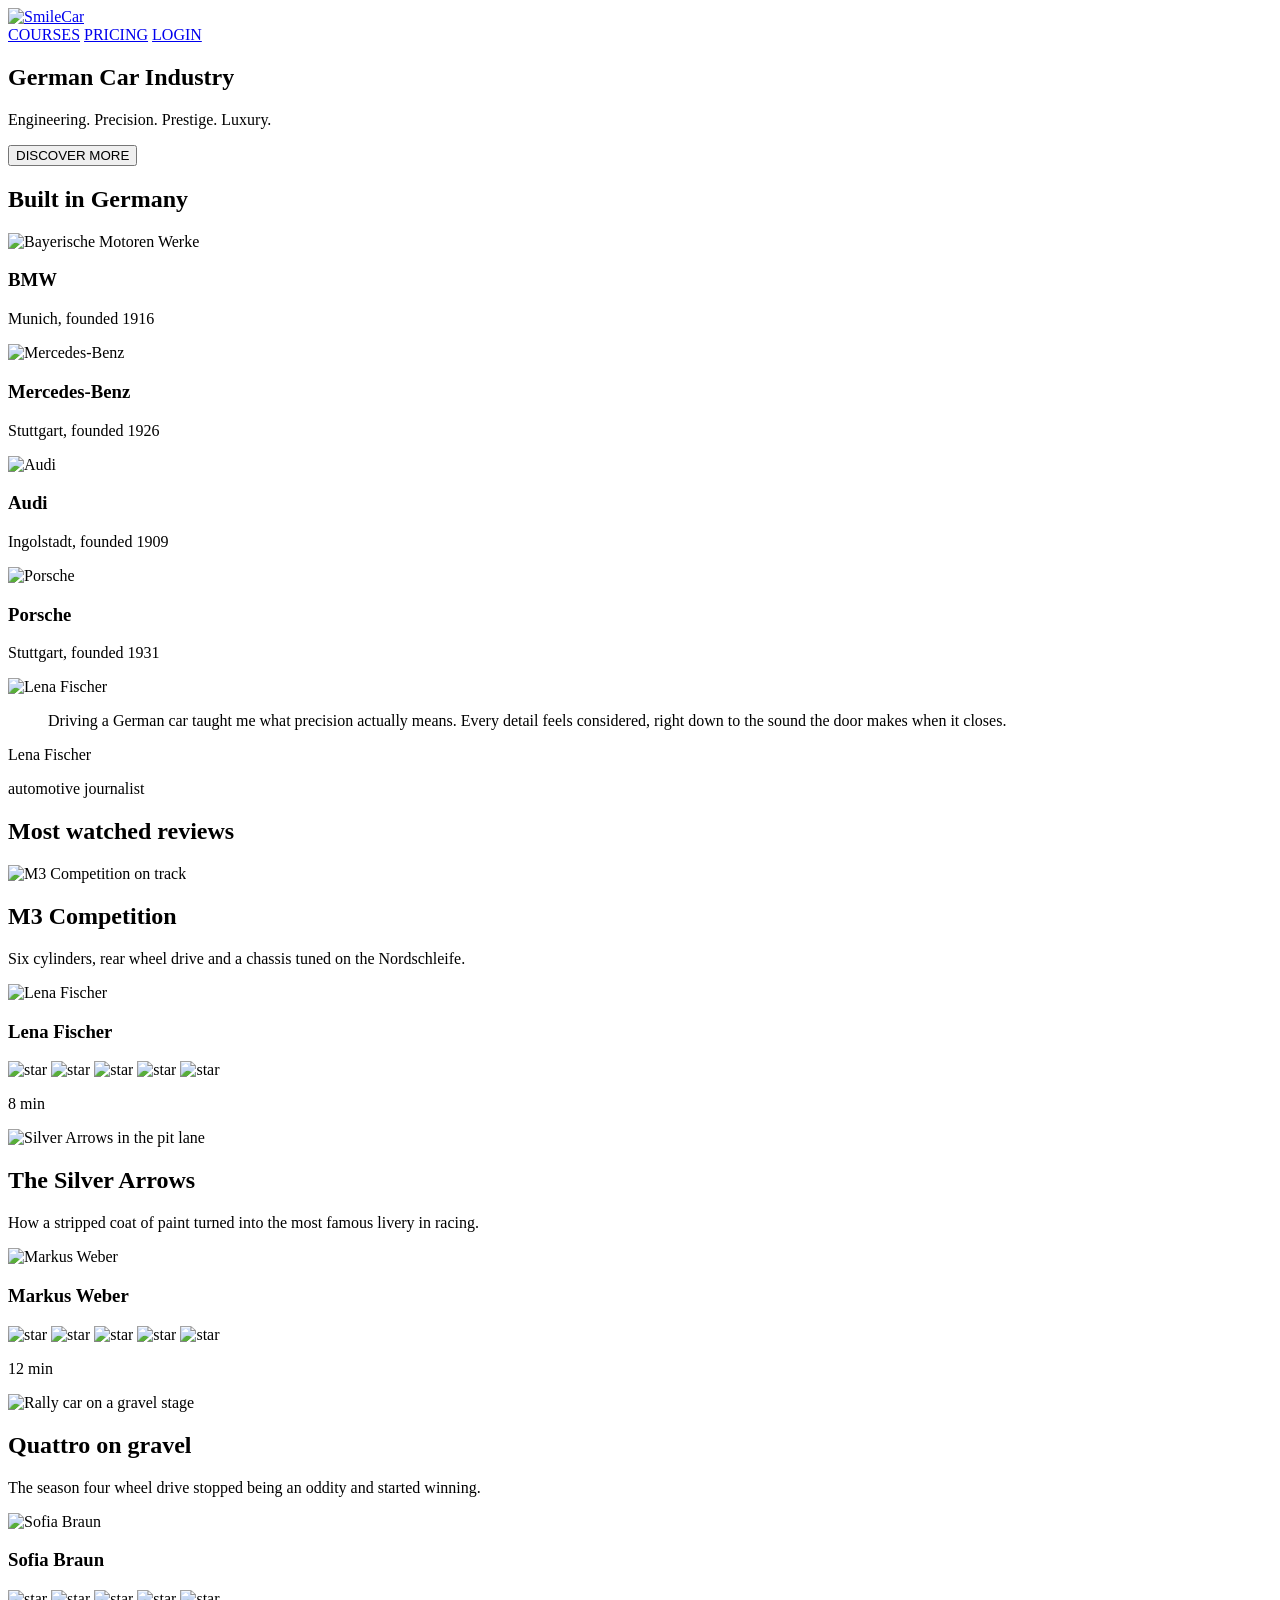
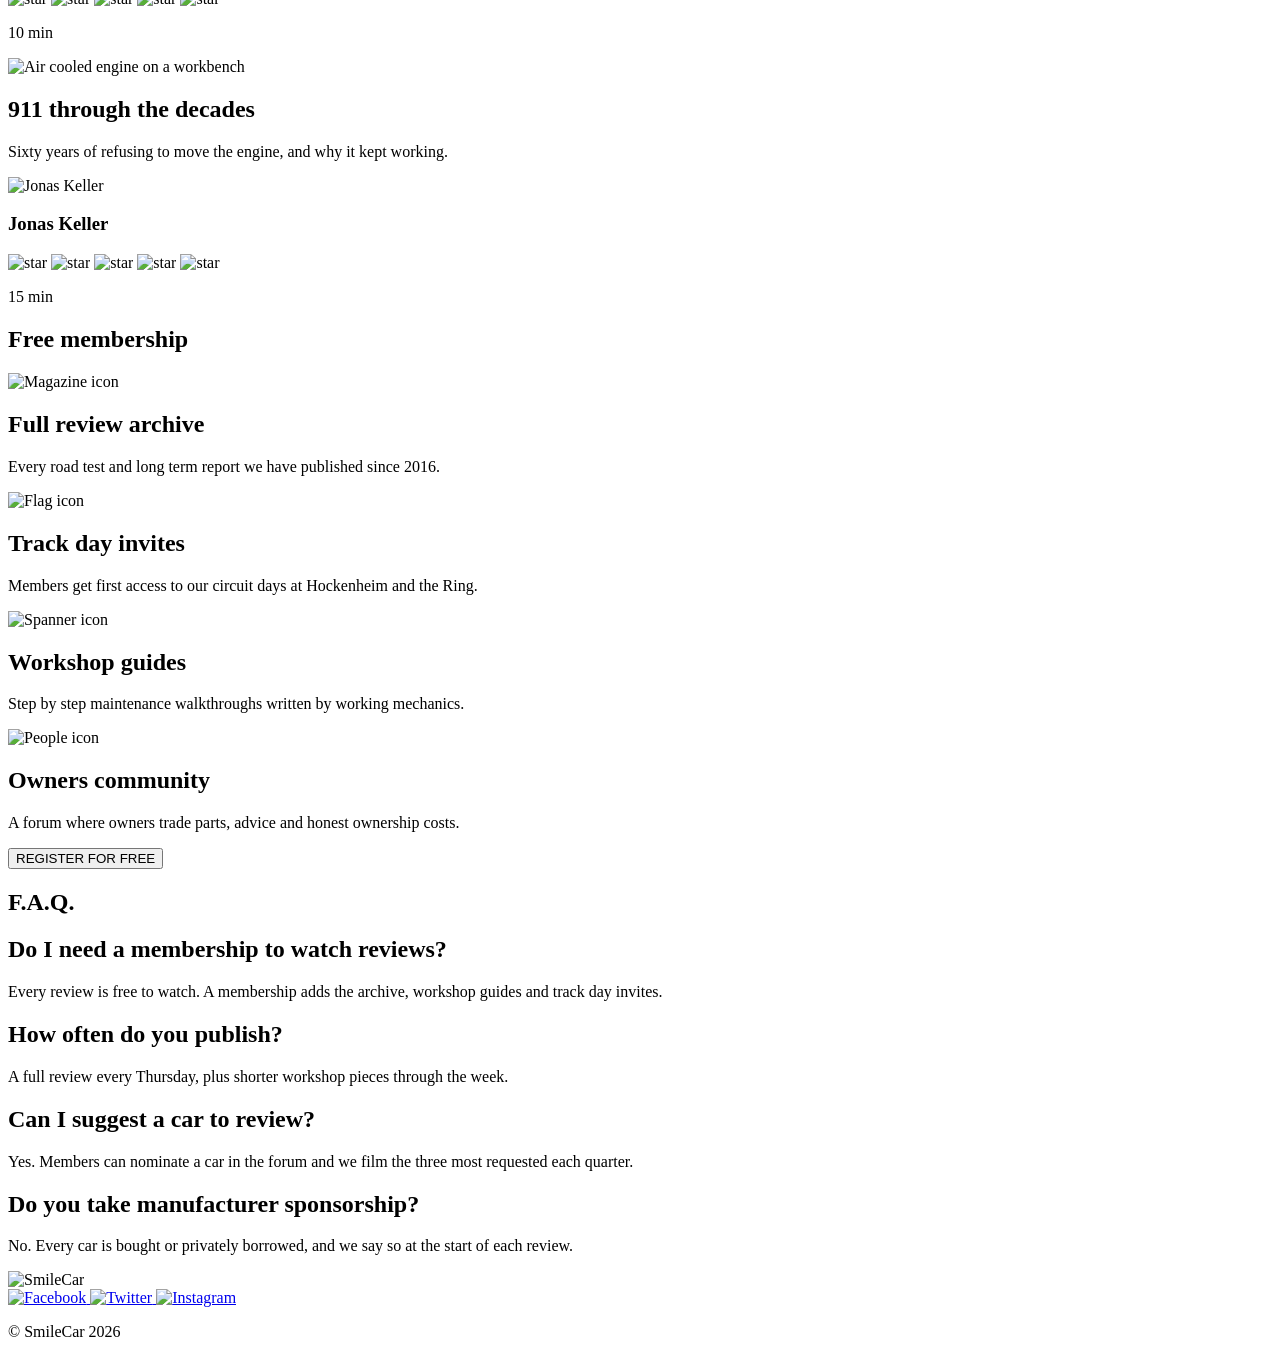
==== css_advanced/index.html @ 6493e46c "Start css_advanced: README, index.html copy and styles.css import" ====
<!DOCTYPE html>
<html lang="en">
	<head>
		<title>SmileCar</title>
		<meta charset="UTF-8">
		<meta name="viewport" content="width=device-width, initial-scale=1">
		<link rel="stylesheet" href="styles.css">
	</head>
	<body>
		<header>
			<div>
				<a href="#">
					<img src="images/logo.png" alt="SmileCar">
				</a>
				<div>
					<a href="#">COURSES</a>
					<a href="#">PRICING</a>
					<a href="#">LOGIN</a>
				</div>
			</div>
		</header>
		<main>
			<section>
				<div>
					<h1>German Car Industry</h1>
					<p>Engineering. Precision. Prestige. Luxury.</p>
					<button>DISCOVER MORE</button>
				</div>
				<div>
					<h2>Built in Germany</h2>
					<div>
						<div>
							<img src="images/brand-1.png" alt="Bayerische Motoren Werke">
							<h3>BMW</h3>
							<p>Munich, founded 1916</p>
						</div>
						<div>
							<img src="images/brand-2.png" alt="Mercedes-Benz">
							<h3>Mercedes-Benz</h3>
							<p>Stuttgart, founded 1926</p>
						</div>
						<div>
							<img src="images/brand-3.png" alt="Audi">
							<h3>Audi</h3>
							<p>Ingolstadt, founded 1909</p>
						</div>
						<div>
							<img src="images/brand-4.png" alt="Porsche">
							<h3>Porsche</h3>
							<p>Stuttgart, founded 1931</p>
						</div>
					</div>
				</div>
			</section>
			<section>
				<div>
					<img src="images/quote-author.jpg" alt="Lena Fischer">
					<div>
						<blockquote>Driving a German car taught me what precision actually means. Every detail feels considered, right down to the sound the door makes when it closes.</blockquote>
						<p>Lena Fischer</p>
						<p>automotive journalist</p>
					</div>
				</div>
			</section>
			<section>
				<h1>Most <span>watched</span> reviews</h1>
				<div>
					<div>
						<img src="images/video-1.jpg" alt="M3 Competition on track">
						<h2>M3 Competition</h2>
						<p>Six cylinders, rear wheel drive and a chassis tuned on the Nordschleife.</p>
						<div>
							<img src="images/author-1.jpg" alt="Lena Fischer">
							<h3>Lena Fischer</h3>
						</div>
						<div>
							<div>
								<img src="images/star.png" alt="star">
								<img src="images/star.png" alt="star">
								<img src="images/star.png" alt="star">
								<img src="images/star.png" alt="star">
								<img src="images/star.png" alt="star">
							</div>
							<p>8 min</p>
						</div>
					</div>
					<div>
						<img src="images/video-2.jpg" alt="Silver Arrows in the pit lane">
						<h2>The Silver Arrows</h2>
						<p>How a stripped coat of paint turned into the most famous livery in racing.</p>
						<div>
							<img src="images/author-2.jpg" alt="Markus Weber">
							<h3>Markus Weber</h3>
						</div>
						<div>
							<div>
								<img src="images/star.png" alt="star">
								<img src="images/star.png" alt="star">
								<img src="images/star.png" alt="star">
								<img src="images/star.png" alt="star">
								<img src="images/star.png" alt="star">
							</div>
							<p>12 min</p>
						</div>
					</div>
					<div>
						<img src="images/video-3.jpg" alt="Rally car on a gravel stage">
						<h2>Quattro on gravel</h2>
						<p>The season four wheel drive stopped being an oddity and started winning.</p>
						<div>
							<img src="images/author-3.jpg" alt="Sofia Braun">
							<h3>Sofia Braun</h3>
						</div>
						<div>
							<div>
								<img src="images/star.png" alt="star">
								<img src="images/star.png" alt="star">
								<img src="images/star.png" alt="star">
								<img src="images/star.png" alt="star">
								<img src="images/star.png" alt="star">
							</div>
							<p>10 min</p>
						</div>
					</div>
					<div>
						<img src="images/video-4.jpg" alt="Air cooled engine on a workbench">
						<h2>911 through the decades</h2>
						<p>Sixty years of refusing to move the engine, and why it kept working.</p>
						<div>
							<img src="images/author-4.jpg" alt="Jonas Keller">
							<h3>Jonas Keller</h3>
						</div>
						<div>
							<div>
								<img src="images/star.png" alt="star">
								<img src="images/star.png" alt="star">
								<img src="images/star.png" alt="star">
								<img src="images/star.png" alt="star">
								<img src="images/star.png" alt="star">
							</div>
							<p>15 min</p>
						</div>
					</div>
				</div>
			</section>
			<section>
				<h1><span>Free</span> membership</h1>
				<div>
					<div>
						<img src="images/member-1.png" alt="Magazine icon">
						<h2>Full review archive</h2>
						<p>Every road test and long term report we have published since 2016.</p>
					</div>
					<div>
						<img src="images/member-2.png" alt="Flag icon">
						<h2>Track day invites</h2>
						<p>Members get first access to our circuit days at Hockenheim and the Ring.</p>
					</div>
					<div>
						<img src="images/member-3.png" alt="Spanner icon">
						<h2>Workshop guides</h2>
						<p>Step by step maintenance walkthroughs written by working mechanics.</p>
					</div>
					<div>
						<img src="images/member-4.png" alt="People icon">
						<h2>Owners community</h2>
						<p>A forum where owners trade parts, advice and honest ownership costs.</p>
					</div>
				</div>
				<button>REGISTER FOR FREE</button>
			</section>
			<section>
				<h1>F.A.Q.</h1>
				<div>
					<div>
						<div>
							<h2>Do I need a membership to watch reviews?</h2>
							<p>Every review is free to watch. A membership adds the archive, workshop guides and track day invites.</p>
						</div>
						<div>
							<h2>How often do you publish?</h2>
							<p>A full review every Thursday, plus shorter workshop pieces through the week.</p>
						</div>
					</div>
					<div>
						<div>
							<h2>Can I suggest a car to review?</h2>
							<p>Yes. Members can nominate a car in the forum and we film the three most requested each quarter.</p>
						</div>
						<div>
							<h2>Do you take manufacturer sponsorship?</h2>
							<p>No. Every car is bought or privately borrowed, and we say so at the start of each review.</p>
						</div>
					</div>
				</div>
			</section>
		</main>
		<footer>
			<div>
				<div>
					<img src="images/logo.png" alt="SmileCar">
					<div>
						<a href="#">
							<img src="images/facebook.png" alt="Facebook">
						</a>
						<a href="#">
							<img src="images/twitter.png" alt="Twitter">
						</a>
						<a href="#">
							<img src="images/instagram.png" alt="Instagram">
						</a>
					</div>
				</div>
				<p>&copy; SmileCar 2026</p>
			</div>
		</footer>
	</body>
</html>
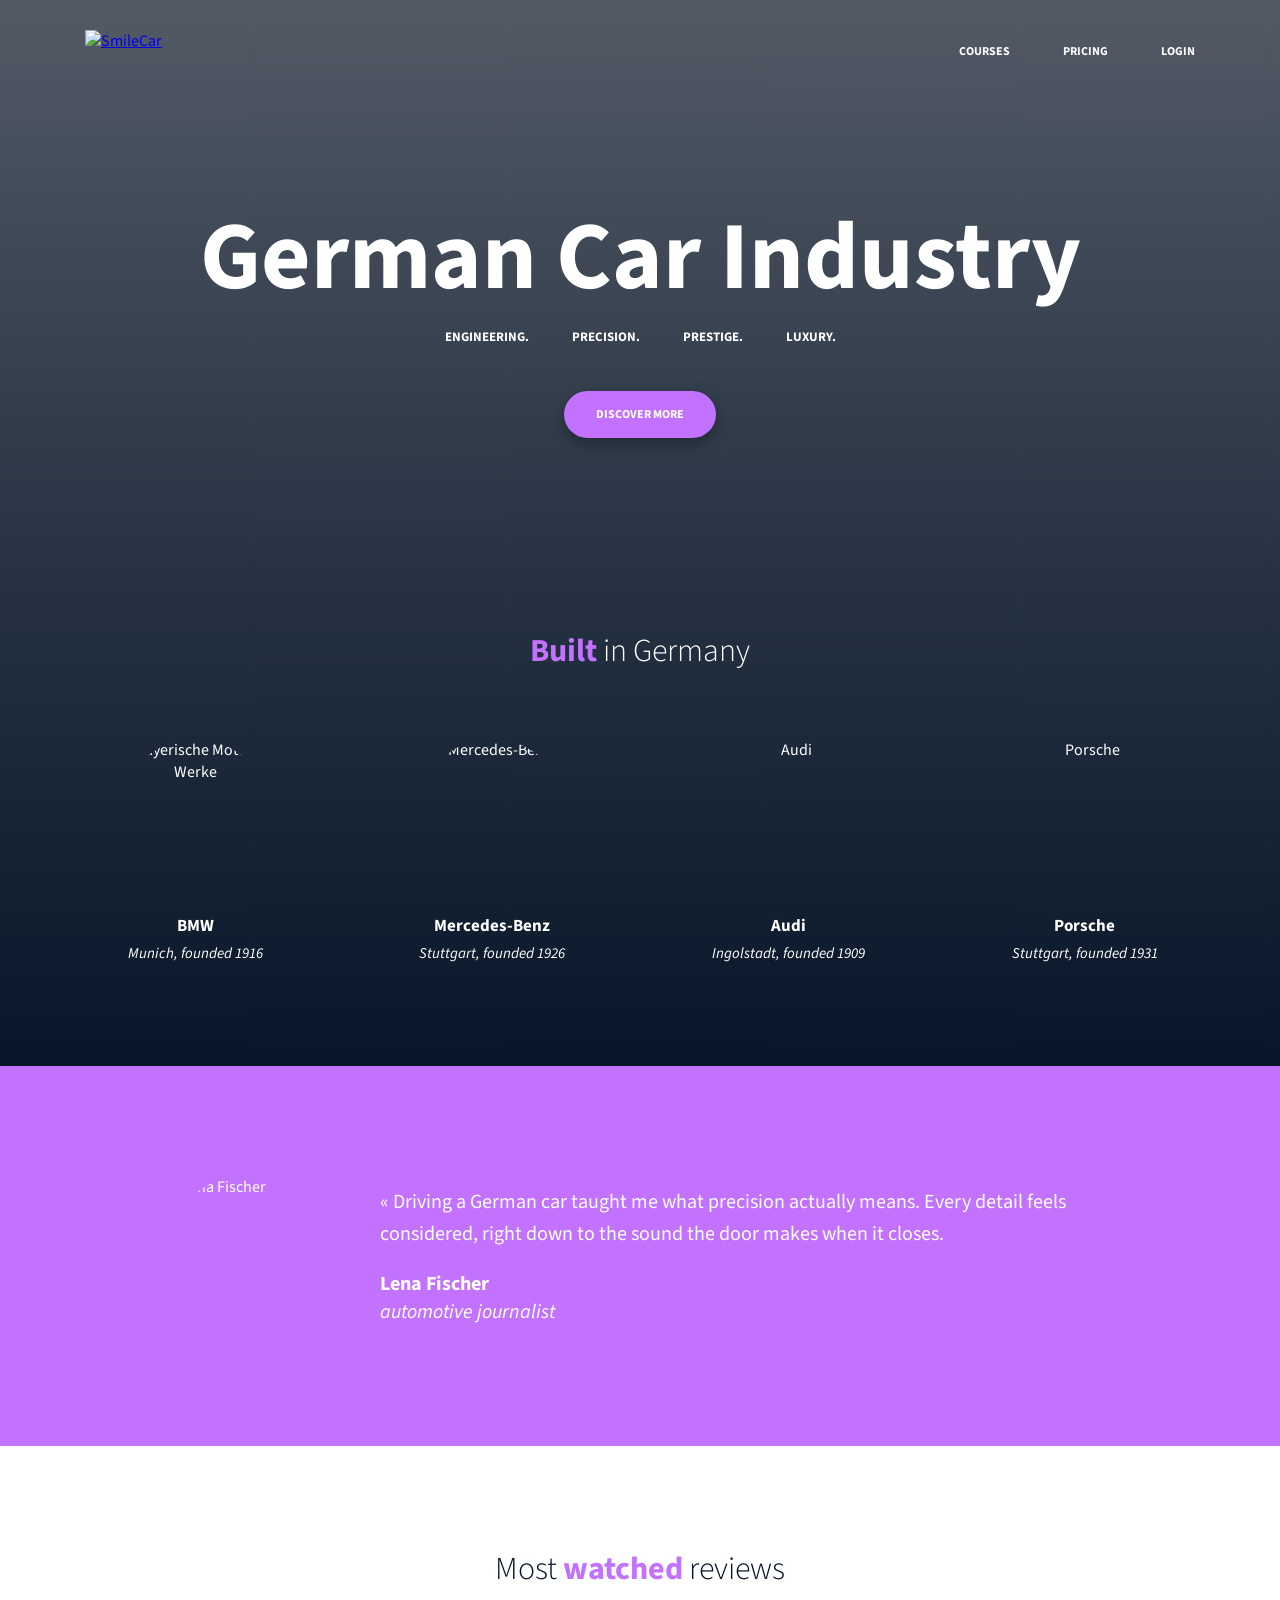
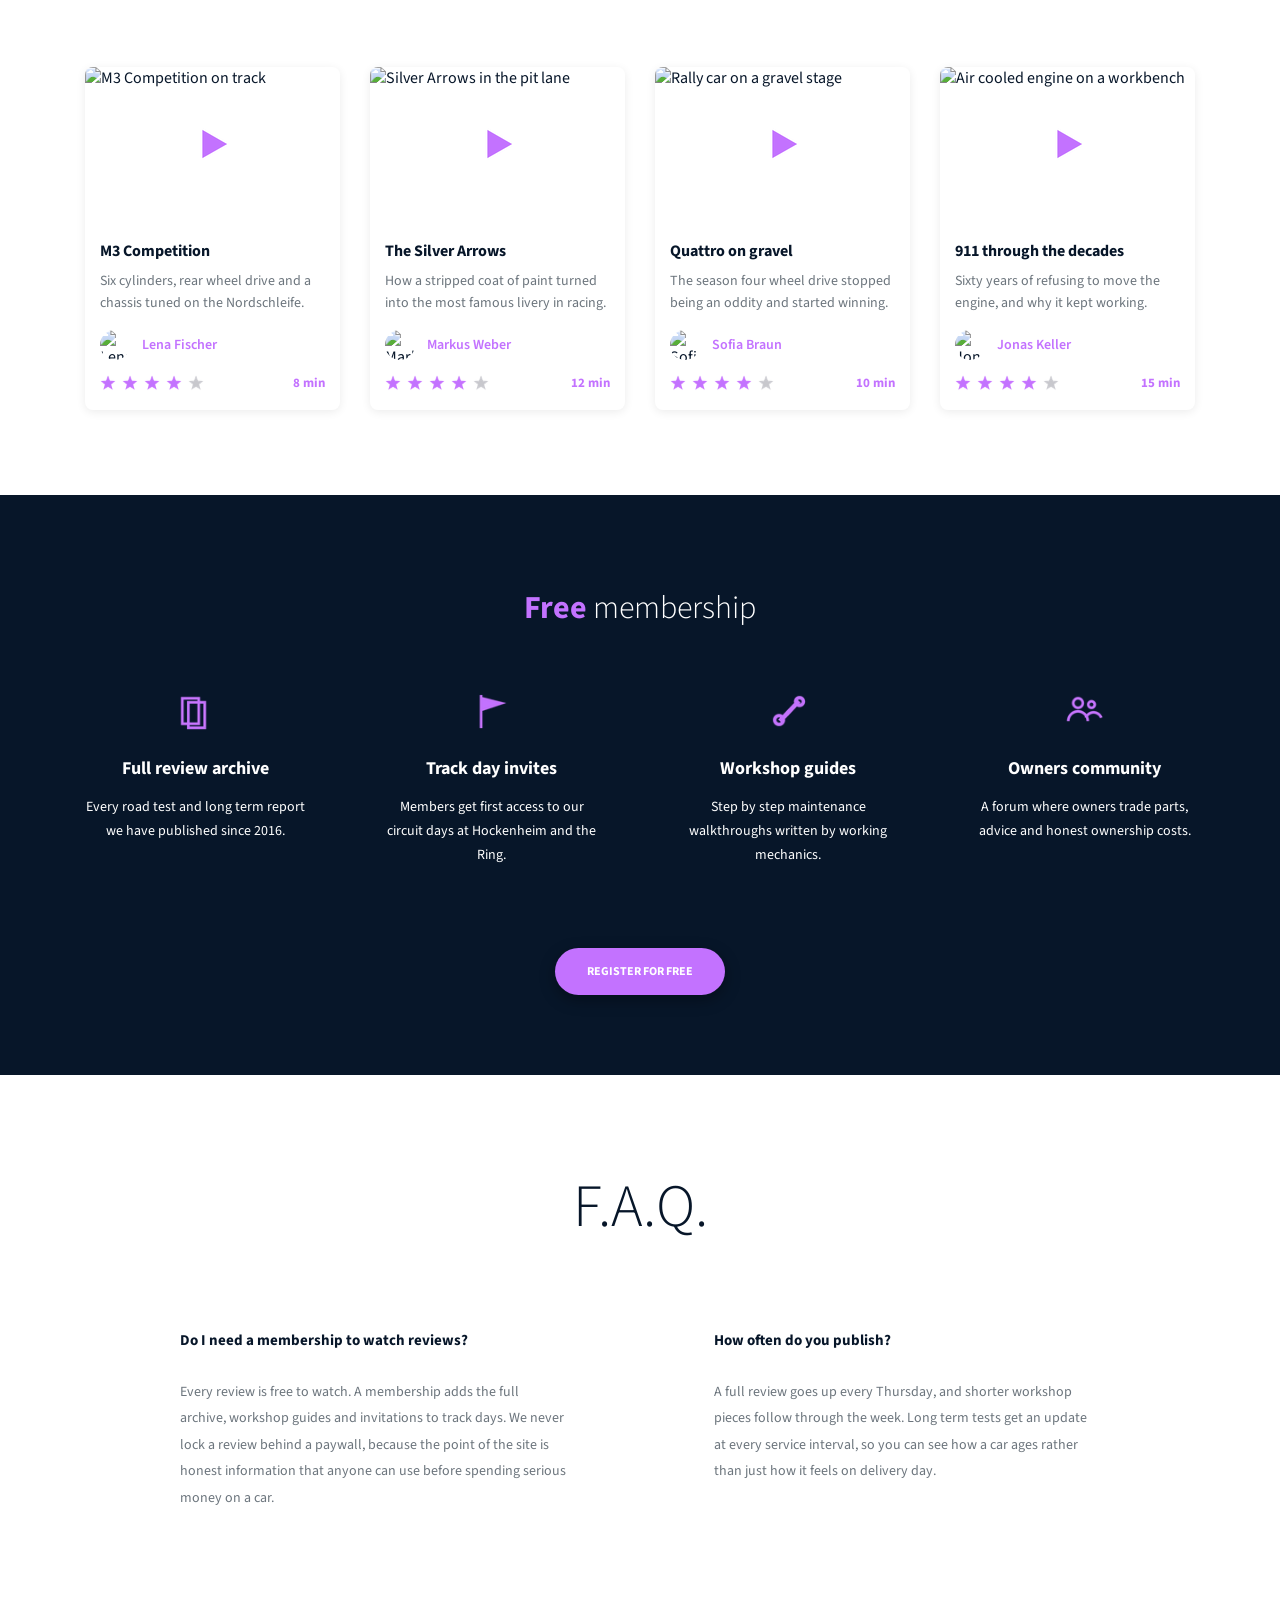
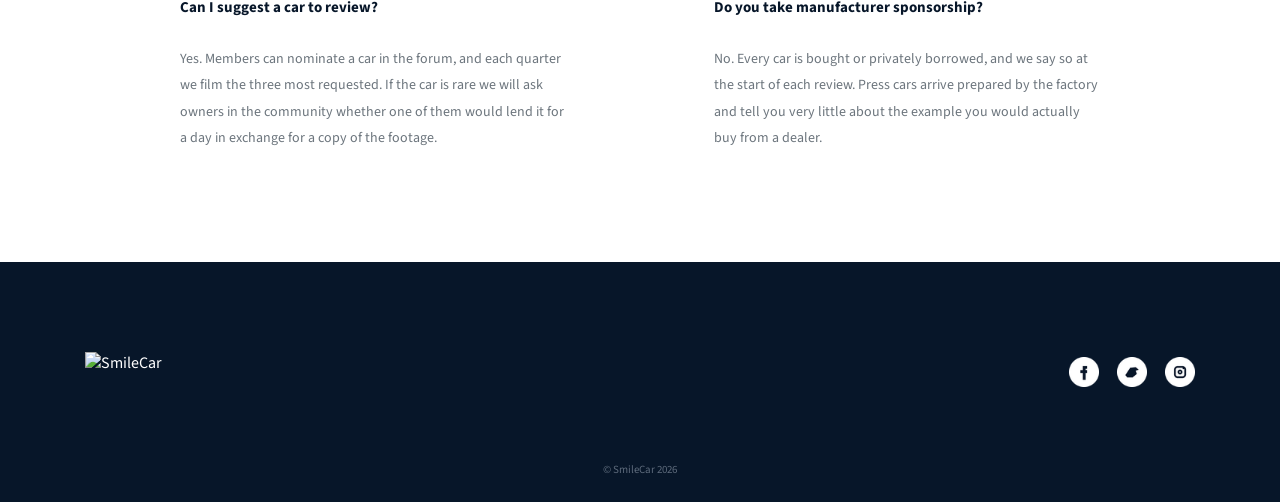
==== commit dd29fae6: "Update index.html" ====
--- a/css_advanced/index.html
+++ b/css_advanced/index.html
@@ -8,11 +8,11 @@
 	</head>
 	<body>
 		<header>
-			<div>
-				<a href="#">
+			<div class="header-bar">
+				<a href="#" class="logo">
 					<img src="images/logo.png" alt="SmileCar">
 				</a>
-				<div>
+				<div class="nav">
 					<a href="#">COURSES</a>
 					<a href="#">PRICING</a>
 					<a href="#">LOGIN</a>
@@ -20,31 +20,31 @@
 			</div>
 		</header>
 		<main>
-			<section>
-				<div>
+			<section class="hero">
+				<div class="hero-intro">
 					<h1>German Car Industry</h1>
 					<p>Engineering. Precision. Prestige. Luxury.</p>
-					<button>DISCOVER MORE</button>
-				</div>
-				<div>
-					<h2>Built in Germany</h2>
-					<div>
-						<div>
+					<button class="btn">DISCOVER MORE</button>
+				</div>
+				<div class="container">
+					<h2><span>Built</span> in Germany</h2>
+					<div class="people">
+						<div class="person">
 							<img src="images/brand-1.png" alt="Bayerische Motoren Werke">
 							<h3>BMW</h3>
 							<p>Munich, founded 1916</p>
 						</div>
-						<div>
+						<div class="person">
 							<img src="images/brand-2.png" alt="Mercedes-Benz">
 							<h3>Mercedes-Benz</h3>
 							<p>Stuttgart, founded 1926</p>
 						</div>
-						<div>
+						<div class="person">
 							<img src="images/brand-3.png" alt="Audi">
 							<h3>Audi</h3>
 							<p>Ingolstadt, founded 1909</p>
 						</div>
-						<div>
+						<div class="person">
 							<img src="images/brand-4.png" alt="Porsche">
 							<h3>Porsche</h3>
 							<p>Stuttgart, founded 1931</p>
@@ -52,154 +52,154 @@
 					</div>
 				</div>
 			</section>
-			<section>
-				<div>
+			<section class="quote">
+				<div class="container quote-inner">
 					<img src="images/quote-author.jpg" alt="Lena Fischer">
 					<div>
-						<blockquote>Driving a German car taught me what precision actually means. Every detail feels considered, right down to the sound the door makes when it closes.</blockquote>
-						<p>Lena Fischer</p>
-						<p>automotive journalist</p>
-					</div>
-				</div>
-			</section>
-			<section>
-				<h1>Most <span>watched</span> reviews</h1>
-				<div>
-					<div>
-						<img src="images/video-1.jpg" alt="M3 Competition on track">
+						<blockquote>&laquo; Driving a German car taught me what precision actually means. Every detail feels considered, right down to the sound the door makes when it closes.</blockquote>
+						<p class="quote-name">Lena Fischer</p>
+						<p class="quote-role">automotive journalist</p>
+					</div>
+				</div>
+			</section>
+			<section class="videos">
+				<h1 class="section-title">Most <span>watched</span> reviews</h1>
+				<div class="container video-list">
+					<div class="video-card">
+						<img class="video-thumb" src="images/video-1.jpg" alt="M3 Competition on track">
 						<h2>M3 Competition</h2>
 						<p>Six cylinders, rear wheel drive and a chassis tuned on the Nordschleife.</p>
-						<div>
+						<div class="author">
 							<img src="images/author-1.jpg" alt="Lena Fischer">
 							<h3>Lena Fischer</h3>
 						</div>
-						<div>
-							<div>
-								<img src="images/star.png" alt="star">
-								<img src="images/star.png" alt="star">
-								<img src="images/star.png" alt="star">
-								<img src="images/star.png" alt="star">
-								<img src="images/star.png" alt="star">
+						<div class="rating">
+							<div class="stars">
+								<img src="images/star.png" alt="star">
+								<img src="images/star.png" alt="star">
+								<img src="images/star.png" alt="star">
+								<img src="images/star.png" alt="star">
+								<img src="images/star-empty.png" alt="star">
 							</div>
 							<p>8 min</p>
 						</div>
 					</div>
-					<div>
-						<img src="images/video-2.jpg" alt="Silver Arrows in the pit lane">
+					<div class="video-card">
+						<img class="video-thumb" src="images/video-2.jpg" alt="Silver Arrows in the pit lane">
 						<h2>The Silver Arrows</h2>
 						<p>How a stripped coat of paint turned into the most famous livery in racing.</p>
-						<div>
+						<div class="author">
 							<img src="images/author-2.jpg" alt="Markus Weber">
 							<h3>Markus Weber</h3>
 						</div>
-						<div>
-							<div>
-								<img src="images/star.png" alt="star">
-								<img src="images/star.png" alt="star">
-								<img src="images/star.png" alt="star">
-								<img src="images/star.png" alt="star">
-								<img src="images/star.png" alt="star">
+						<div class="rating">
+							<div class="stars">
+								<img src="images/star.png" alt="star">
+								<img src="images/star.png" alt="star">
+								<img src="images/star.png" alt="star">
+								<img src="images/star.png" alt="star">
+								<img src="images/star-empty.png" alt="star">
 							</div>
 							<p>12 min</p>
 						</div>
 					</div>
-					<div>
-						<img src="images/video-3.jpg" alt="Rally car on a gravel stage">
+					<div class="video-card">
+						<img class="video-thumb" src="images/video-3.jpg" alt="Rally car on a gravel stage">
 						<h2>Quattro on gravel</h2>
 						<p>The season four wheel drive stopped being an oddity and started winning.</p>
-						<div>
+						<div class="author">
 							<img src="images/author-3.jpg" alt="Sofia Braun">
 							<h3>Sofia Braun</h3>
 						</div>
-						<div>
-							<div>
-								<img src="images/star.png" alt="star">
-								<img src="images/star.png" alt="star">
-								<img src="images/star.png" alt="star">
-								<img src="images/star.png" alt="star">
-								<img src="images/star.png" alt="star">
+						<div class="rating">
+							<div class="stars">
+								<img src="images/star.png" alt="star">
+								<img src="images/star.png" alt="star">
+								<img src="images/star.png" alt="star">
+								<img src="images/star.png" alt="star">
+								<img src="images/star-empty.png" alt="star">
 							</div>
 							<p>10 min</p>
 						</div>
 					</div>
-					<div>
-						<img src="images/video-4.jpg" alt="Air cooled engine on a workbench">
+					<div class="video-card">
+						<img class="video-thumb" src="images/video-4.jpg" alt="Air cooled engine on a workbench">
 						<h2>911 through the decades</h2>
 						<p>Sixty years of refusing to move the engine, and why it kept working.</p>
-						<div>
+						<div class="author">
 							<img src="images/author-4.jpg" alt="Jonas Keller">
 							<h3>Jonas Keller</h3>
 						</div>
-						<div>
-							<div>
-								<img src="images/star.png" alt="star">
-								<img src="images/star.png" alt="star">
-								<img src="images/star.png" alt="star">
-								<img src="images/star.png" alt="star">
-								<img src="images/star.png" alt="star">
+						<div class="rating">
+							<div class="stars">
+								<img src="images/star.png" alt="star">
+								<img src="images/star.png" alt="star">
+								<img src="images/star.png" alt="star">
+								<img src="images/star.png" alt="star">
+								<img src="images/star-empty.png" alt="star">
 							</div>
 							<p>15 min</p>
 						</div>
 					</div>
 				</div>
 			</section>
-			<section>
-				<h1><span>Free</span> membership</h1>
-				<div>
-					<div>
+			<section class="membership">
+				<h1 class="section-title"><span>Free</span> membership</h1>
+				<div class="container member-list">
+					<div class="member">
 						<img src="images/member-1.png" alt="Magazine icon">
 						<h2>Full review archive</h2>
 						<p>Every road test and long term report we have published since 2016.</p>
 					</div>
-					<div>
+					<div class="member">
 						<img src="images/member-2.png" alt="Flag icon">
 						<h2>Track day invites</h2>
 						<p>Members get first access to our circuit days at Hockenheim and the Ring.</p>
 					</div>
-					<div>
+					<div class="member">
 						<img src="images/member-3.png" alt="Spanner icon">
 						<h2>Workshop guides</h2>
 						<p>Step by step maintenance walkthroughs written by working mechanics.</p>
 					</div>
-					<div>
+					<div class="member">
 						<img src="images/member-4.png" alt="People icon">
 						<h2>Owners community</h2>
 						<p>A forum where owners trade parts, advice and honest ownership costs.</p>
 					</div>
 				</div>
-				<button>REGISTER FOR FREE</button>
-			</section>
-			<section>
+				<button class="btn">REGISTER FOR FREE</button>
+			</section>
+			<section class="faq">
 				<h1>F.A.Q.</h1>
-				<div>
-					<div>
-						<div>
+				<div class="faq-grid">
+					<div class="faq-row">
+						<div class="faq-item">
 							<h2>Do I need a membership to watch reviews?</h2>
-							<p>Every review is free to watch. A membership adds the archive, workshop guides and track day invites.</p>
-						</div>
-						<div>
+							<p>Every review is free to watch. A membership adds the full archive, workshop guides and invitations to track days. We never lock a review behind a paywall, because the point of the site is honest information that anyone can use before spending serious money on a car.</p>
+						</div>
+						<div class="faq-item">
 							<h2>How often do you publish?</h2>
-							<p>A full review every Thursday, plus shorter workshop pieces through the week.</p>
-						</div>
-					</div>
-					<div>
-						<div>
+							<p>A full review goes up every Thursday, and shorter workshop pieces follow through the week. Long term tests get an update at every service interval, so you can see how a car ages rather than just how it feels on delivery day.</p>
+						</div>
+					</div>
+					<div class="faq-row">
+						<div class="faq-item">
 							<h2>Can I suggest a car to review?</h2>
-							<p>Yes. Members can nominate a car in the forum and we film the three most requested each quarter.</p>
-						</div>
-						<div>
+							<p>Yes. Members can nominate a car in the forum, and each quarter we film the three most requested. If the car is rare we will ask owners in the community whether one of them would lend it for a day in exchange for a copy of the footage.</p>
+						</div>
+						<div class="faq-item">
 							<h2>Do you take manufacturer sponsorship?</h2>
-							<p>No. Every car is bought or privately borrowed, and we say so at the start of each review.</p>
+							<p>No. Every car is bought or privately borrowed, and we say so at the start of each review. Press cars arrive prepared by the factory and tell you very little about the example you would actually buy from a dealer.</p>
 						</div>
 					</div>
 				</div>
 			</section>
 		</main>
 		<footer>
-			<div>
-				<div>
+			<div class="container">
+				<div class="footer-bar">
 					<img src="images/logo.png" alt="SmileCar">
-					<div>
+					<div class="socials">
 						<a href="#">
 							<img src="images/facebook.png" alt="Facebook">
 						</a>
--- a/css_advanced/styles.css
+++ b/css_advanced/styles.css
@@ -0,0 +1,497 @@
+/* ==========================================================
+   SmileCar
+   Palette taken from the Figma design:
+     purple  #C372FF   buttons, highlighted words, author names
+     navy    #071629   hero fade, membership and footer
+   ========================================================== */
+
+@import url("https://fonts.googleapis.com/css2?family=Source+Sans+Pro:ital,wght@0,300;0,400;0,600;0,700;1,400&display=swap");
+
+
+/* ---------- Base ---------- */
+
+* {
+	box-sizing: border-box;
+}
+
+body {
+	margin: 0;
+	font-family: "Source Sans Pro", "Segoe UI", Arial, sans-serif;
+	color: #071629;
+}
+
+h1,
+h2,
+h3,
+p,
+blockquote {
+	margin: 0;
+}
+
+img {
+	display: block;
+}
+
+/* One centred column reused by every section. */
+.container {
+	width: 90%;
+	max-width: 1110px;
+	margin: 0 auto;
+}
+
+/* The highlighted word in each section title. */
+h2 span,
+.section-title span {
+	color: #C372FF;
+	font-weight: 700;
+}
+
+/* Shared by both "register" style buttons. */
+.btn {
+	background: #C372FF;
+	color: #ffffff;
+	border: none;
+	border-radius: 25px;
+	padding: 15px 32px;
+	font-family: inherit;
+	font-size: 12px;
+	font-weight: 700;
+	text-transform: uppercase;
+	box-shadow: 0 5px 15px rgba(0, 0, 0, 0.35);
+	cursor: pointer;
+}
+
+/* Section titles used by videos and membership. */
+.section-title {
+	font-size: 32px;
+	font-weight: 300;
+	text-align: center;
+}
+
+
+/* ---------- Task 2: header ---------- */
+
+/* Sits on top of the hero image rather than above it, so it is
+   taken out of the flow and laid over the first section. */
+header {
+	position: absolute;
+	top: 0;
+	left: 0;
+	right: 0;
+	width: 90%;
+	max-width: 1110px;
+	margin: 0 auto;
+	padding-top: 30px;
+}
+
+.header-bar {
+	display: flex;
+	justify-content: space-between;
+	align-items: center;
+}
+
+.logo img {
+	height: 40px;
+	width: auto;
+}
+
+.nav a {
+	color: #ffffff;
+	text-decoration: none;
+	font-size: 12px;
+	font-weight: 700;
+	text-transform: uppercase;
+	margin-left: 50px;
+}
+
+
+/* ---------- Task 2: banner ---------- */
+
+/* Two background layers: a fade to navy on top, the photo beneath.
+   The photo layer uses the luminosity blend mode against a grey
+   background colour, which renders any photo in black and white,
+   matching the design without editing the image itself. */
+.hero {
+	background-color: #5f6670;
+	background-image:
+		linear-gradient(180deg, rgba(7, 22, 41, 0.15) 0%, rgba(7, 22, 41, 0.65) 55%, #071629 100%),
+		url("images/hero-bg.jpg");
+	background-size: cover;
+	background-position: center top;
+	background-blend-mode: normal, luminosity;
+	color: #ffffff;
+	text-align: center;
+	padding: 210px 0 100px;
+}
+
+.hero-intro h1 {
+	font-size: 96px;
+	font-weight: 700;
+	line-height: 1;
+}
+
+.hero-intro p {
+	font-size: 13px;
+	font-weight: 700;
+	text-transform: uppercase;
+	word-spacing: 40px;
+	margin: 22px 0 45px;
+}
+
+.hero h2 {
+	font-size: 32px;
+	font-weight: 300;
+	margin: 190px 0 65px;
+}
+
+.people {
+	display: flex;
+	justify-content: space-between;
+}
+
+.person {
+	width: 220px;
+}
+
+.person img {
+	width: 150px;
+	height: 150px;
+	border-radius: 50%;
+	object-fit: cover;
+	margin: 0 auto 25px;
+}
+
+.person h3 {
+	font-size: 17px;
+	font-weight: 700;
+}
+
+.person p {
+	font-size: 15px;
+	font-style: italic;
+	line-height: 1.5;
+	margin-top: 5px;
+}
+
+
+/* ---------- Task 3: quote ---------- */
+
+.quote {
+	background: #C372FF;
+	color: #ffffff;
+	padding: 110px 0;
+}
+
+.quote-inner {
+	display: flex;
+	align-items: center;
+	justify-content: center;
+	max-width: 950px;
+}
+
+.quote-inner img {
+	width: 160px;
+	height: 160px;
+	border-radius: 50%;
+	object-fit: cover;
+	flex-shrink: 0;
+	margin-right: 55px;
+}
+
+.quote blockquote {
+	font-size: 20px;
+	line-height: 1.6;
+	margin-bottom: 20px;
+}
+
+.quote-name {
+	font-size: 20px;
+	font-weight: 700;
+}
+
+.quote-role {
+	font-size: 20px;
+	font-style: italic;
+}
+
+
+/* ---------- Task 4: videos ---------- */
+
+.videos {
+	background: #ffffff;
+	padding: 100px 0 85px;
+}
+
+.videos .section-title {
+	margin-bottom: 75px;
+}
+
+.video-list {
+	display: flex;
+	justify-content: space-between;
+}
+
+/* position: relative makes the card the reference point for the
+   play icon, which is drawn over the thumbnail with ::before. */
+.video-card {
+	position: relative;
+	width: 255px;
+	border-radius: 8px;
+	overflow: hidden;
+	box-shadow: 0 2px 10px rgba(0, 0, 0, 0.08);
+	padding-bottom: 18px;
+}
+
+.video-thumb {
+	width: 100%;
+	height: 155px;
+	object-fit: cover;
+}
+
+/* An <img> cannot hold a ::before of its own, so the icon hangs off
+   the card instead, centred on the thumbnail's midpoint. */
+.video-card::before {
+	content: "";
+	position: absolute;
+	top: 77px;
+	left: 50%;
+	width: 64px;
+	height: 64px;
+	transform: translate(-50%, -50%);
+	background: url("images/play.png") center / contain no-repeat;
+}
+
+.video-card h2 {
+	font-size: 16px;
+	font-weight: 700;
+	margin: 18px 15px 8px;
+}
+
+.video-card > p {
+	font-size: 14px;
+	line-height: 1.6;
+	color: #6c757d;
+	margin: 0 15px 16px;
+}
+
+.author {
+	display: flex;
+	align-items: center;
+	margin: 0 15px 14px;
+}
+
+.author img {
+	width: 30px;
+	height: 30px;
+	border-radius: 50%;
+	object-fit: cover;
+	margin-right: 12px;
+}
+
+.author h3 {
+	font-size: 14px;
+	font-weight: 600;
+	color: #C372FF;
+}
+
+.rating {
+	display: flex;
+	justify-content: space-between;
+	align-items: center;
+	margin: 0 15px;
+}
+
+.stars {
+	display: flex;
+}
+
+.stars img {
+	width: 16px;
+	height: 16px;
+	margin-right: 6px;
+}
+
+.rating p {
+	font-size: 13px;
+	font-weight: 700;
+	color: #C372FF;
+}
+
+
+/* ---------- Task 5: membership ---------- */
+
+.membership {
+	background: #071629;
+	color: #ffffff;
+	text-align: center;
+	padding: 90px 0 80px;
+}
+
+.membership .section-title {
+	margin-bottom: 55px;
+}
+
+.member-list {
+	display: flex;
+	justify-content: space-between;
+}
+
+.member {
+	width: 220px;
+}
+
+.member img {
+	width: 50px;
+	height: 50px;
+	margin: 0 auto 20px;
+}
+
+.member h2 {
+	font-size: 18px;
+	font-weight: 700;
+	margin-bottom: 15px;
+}
+
+.member p {
+	font-size: 14px;
+	line-height: 1.7;
+}
+
+.membership .btn {
+	margin-top: 80px;
+}
+
+
+/* ---------- Task 6: FAQ ---------- */
+
+.faq {
+	background: #ffffff;
+	padding: 90px 0 110px;
+}
+
+.faq h1 {
+	font-size: 60px;
+	font-weight: 300;
+	text-align: center;
+	margin-bottom: 80px;
+}
+
+.faq-grid {
+	width: 90%;
+	max-width: 920px;
+	margin: 0 auto;
+}
+
+.faq-row {
+	display: flex;
+	justify-content: space-between;
+}
+
+.faq-row + .faq-row {
+	margin-top: 85px;
+}
+
+.faq-item {
+	width: 42%;
+}
+
+.faq-item h2 {
+	font-size: 15px;
+	font-weight: 700;
+	margin-bottom: 28px;
+}
+
+.faq-item p {
+	font-size: 14px;
+	line-height: 1.9;
+	color: #6c757d;
+}
+
+
+/* ---------- Task 7: footer ---------- */
+
+footer {
+	background: #071629;
+	color: #ffffff;
+	padding: 90px 0 25px;
+}
+
+.footer-bar {
+	display: flex;
+	justify-content: space-between;
+	align-items: center;
+}
+
+.footer-bar > img {
+	height: 40px;
+	width: auto;
+}
+
+.socials {
+	display: flex;
+}
+
+.socials a {
+	margin-left: 18px;
+}
+
+.socials img {
+	width: 30px;
+	height: 30px;
+}
+
+footer p {
+	text-align: center;
+	font-size: 11px;
+	color: #5e6b7c;
+	margin-top: 70px;
+}
+
+
+/* ---------- Small screens ----------
+   Not part of the checklist, but the page goes live in task 8 and
+   will be opened on phones. Rows stack instead of squashing. */
+
+@media (max-width: 900px) {
+	.hero-intro h1 {
+		font-size: 56px;
+	}
+
+	.hero-intro p {
+		word-spacing: 10px;
+	}
+
+	.hero h2 {
+		margin-top: 110px;
+	}
+
+	.people,
+	.video-list,
+	.member-list,
+	.faq-row,
+	.quote-inner {
+		flex-direction: column;
+		align-items: center;
+	}
+
+	.person,
+	.video-card,
+	.member,
+	.faq-item {
+		width: 100%;
+		max-width: 320px;
+		margin-bottom: 40px;
+	}
+
+	.quote-inner {
+		text-align: center;
+	}
+
+	.quote-inner img {
+		margin: 0 0 30px;
+	}
+
+	.nav a {
+		margin-left: 20px;
+	}
+}
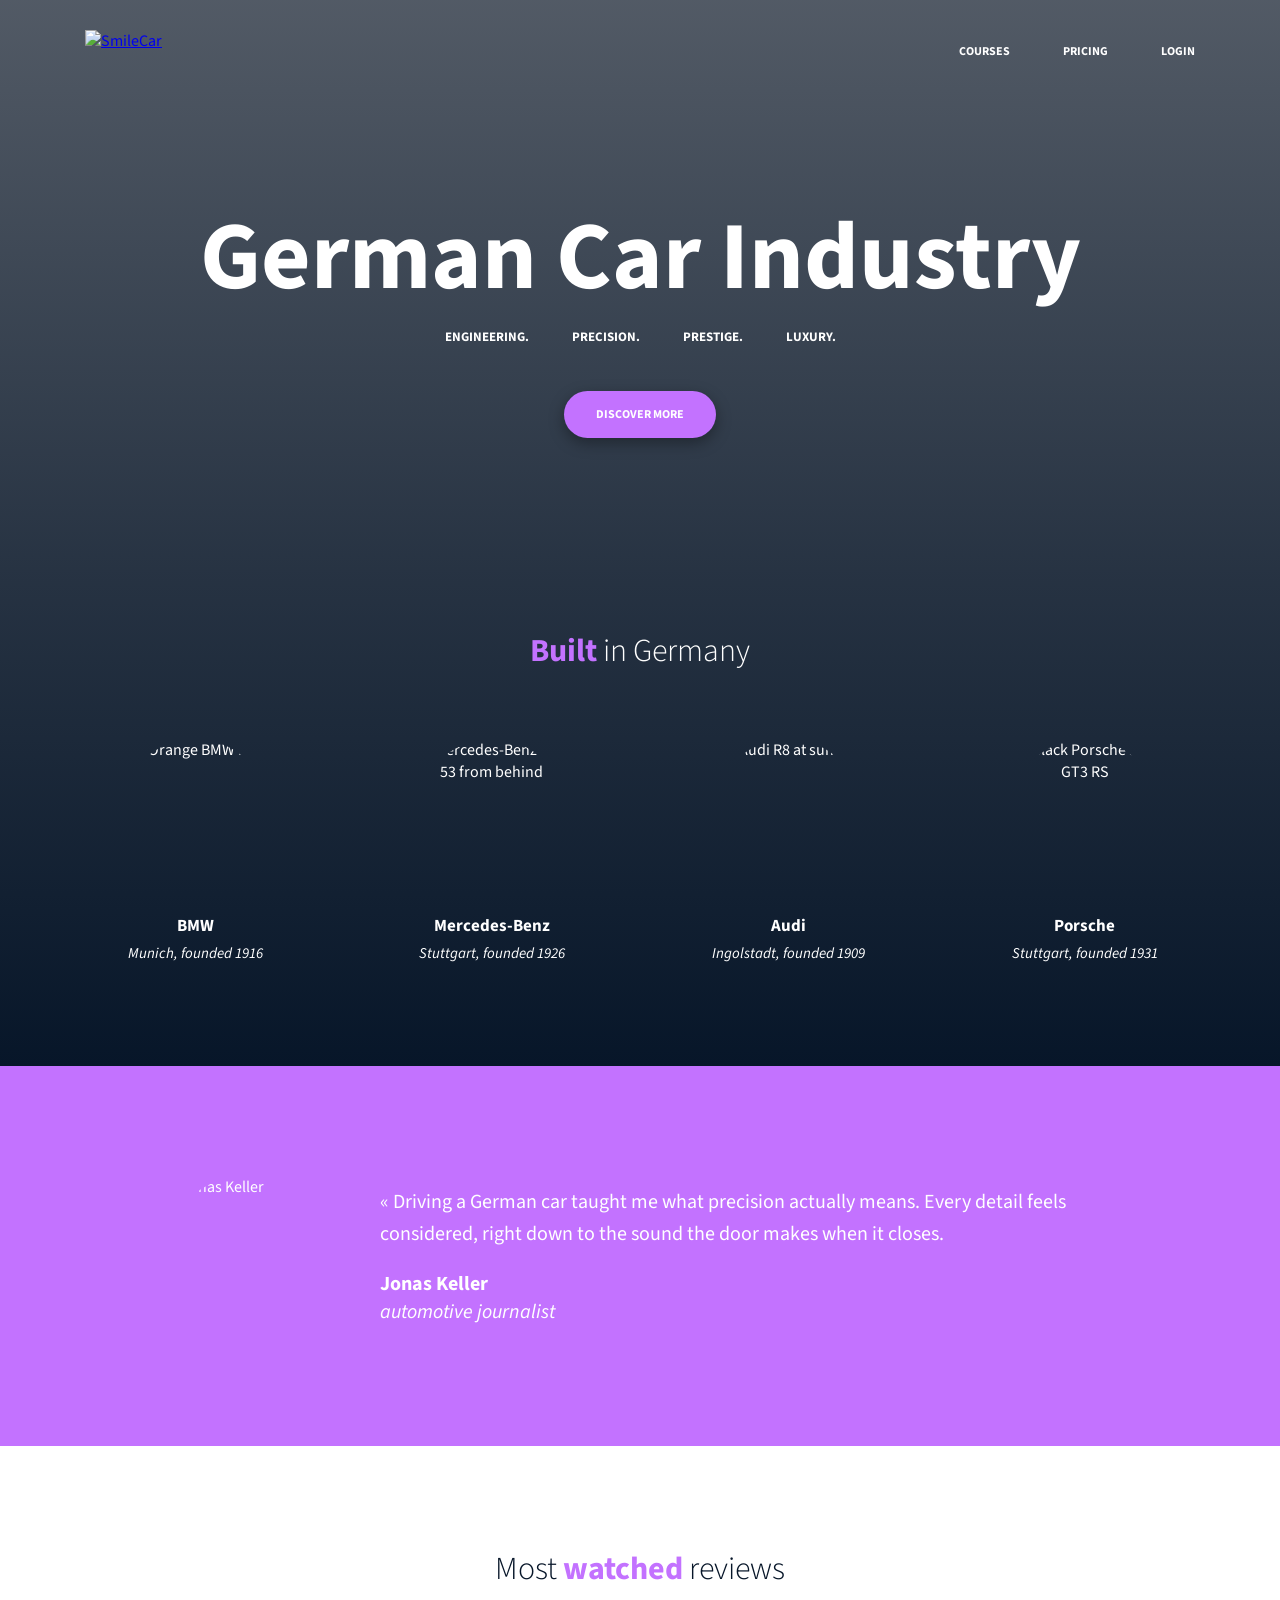
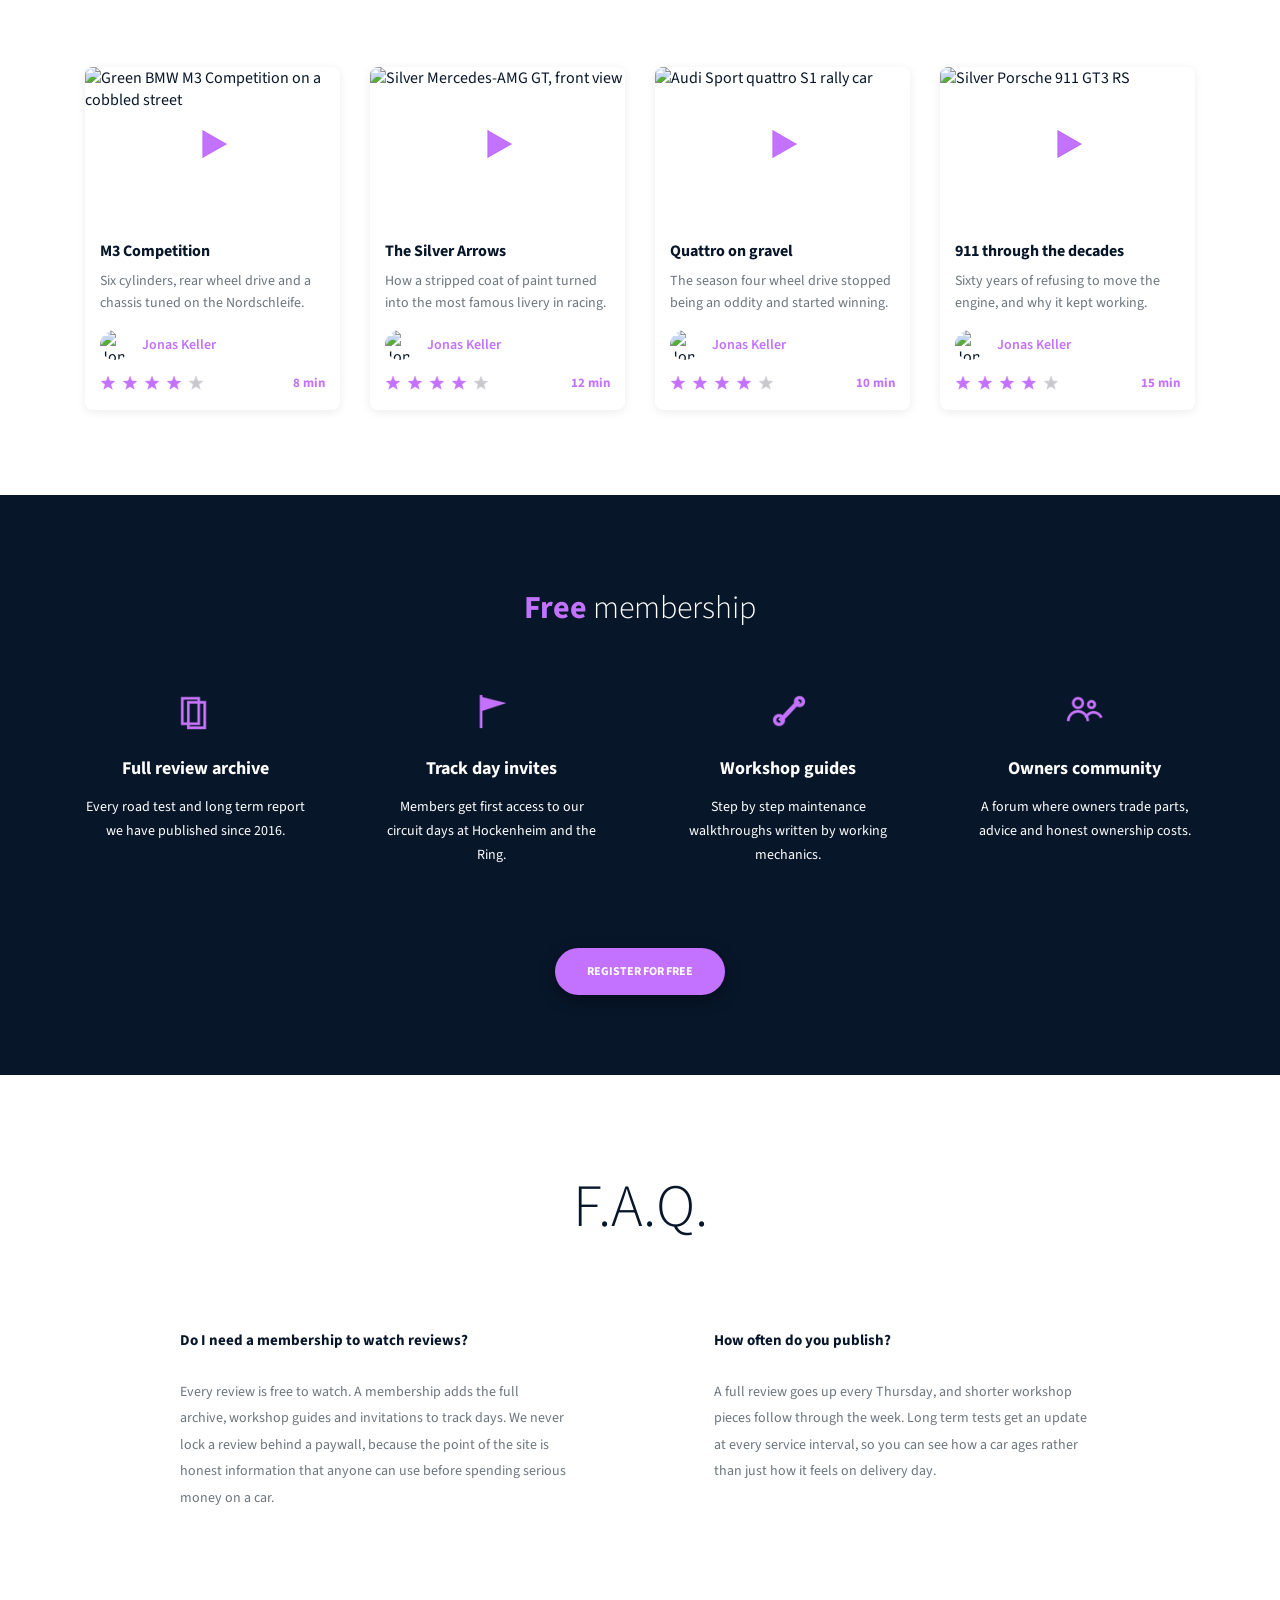
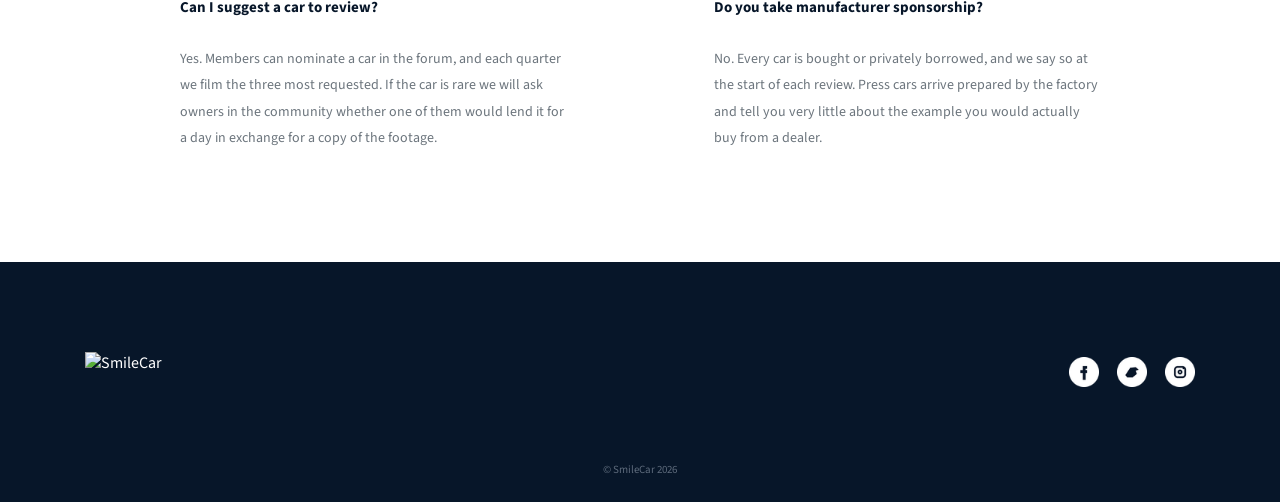
==== commit b61f8159: "Update index.html" ====
--- a/css_advanced/index.html
+++ b/css_advanced/index.html
@@ -30,22 +30,22 @@
 					<h2><span>Built</span> in Germany</h2>
 					<div class="people">
 						<div class="person">
-							<img src="images/brand-1.png" alt="Bayerische Motoren Werke">
+							<img src="images/brand-1.jpg" alt="Orange BMW M3">
 							<h3>BMW</h3>
 							<p>Munich, founded 1916</p>
 						</div>
 						<div class="person">
-							<img src="images/brand-2.png" alt="Mercedes-Benz">
+							<img src="images/brand-2.jpg" alt="Mercedes-Benz CLS 53 from behind">
 							<h3>Mercedes-Benz</h3>
 							<p>Stuttgart, founded 1926</p>
 						</div>
 						<div class="person">
-							<img src="images/brand-3.png" alt="Audi">
+							<img src="images/brand-3.jpg" alt="Audi R8 at sunset">
 							<h3>Audi</h3>
 							<p>Ingolstadt, founded 1909</p>
 						</div>
 						<div class="person">
-							<img src="images/brand-4.png" alt="Porsche">
+							<img src="images/brand-4.jpg" alt="Black Porsche 911 GT3 RS">
 							<h3>Porsche</h3>
 							<p>Stuttgart, founded 1931</p>
 						</div>
@@ -54,10 +54,10 @@
 			</section>
 			<section class="quote">
 				<div class="container quote-inner">
-					<img src="images/quote-author.jpg" alt="Lena Fischer">
+					<img src="images/reviewer.jpg" alt="Jonas Keller">
 					<div>
 						<blockquote>&laquo; Driving a German car taught me what precision actually means. Every detail feels considered, right down to the sound the door makes when it closes.</blockquote>
-						<p class="quote-name">Lena Fischer</p>
+						<p class="quote-name">Jonas Keller</p>
 						<p class="quote-role">automotive journalist</p>
 					</div>
 				</div>
@@ -66,12 +66,12 @@
 				<h1 class="section-title">Most <span>watched</span> reviews</h1>
 				<div class="container video-list">
 					<div class="video-card">
-						<img class="video-thumb" src="images/video-1.jpg" alt="M3 Competition on track">
+						<img class="video-thumb" src="images/video-1.jpg" alt="Green BMW M3 Competition on a cobbled street">
 						<h2>M3 Competition</h2>
 						<p>Six cylinders, rear wheel drive and a chassis tuned on the Nordschleife.</p>
 						<div class="author">
-							<img src="images/author-1.jpg" alt="Lena Fischer">
-							<h3>Lena Fischer</h3>
+							<img src="images/reviewer.jpg" alt="Jonas Keller">
+							<h3>Jonas Keller</h3>
 						</div>
 						<div class="rating">
 							<div class="stars">
@@ -85,12 +85,12 @@
 						</div>
 					</div>
 					<div class="video-card">
-						<img class="video-thumb" src="images/video-2.jpg" alt="Silver Arrows in the pit lane">
+						<img class="video-thumb" src="images/video-2.jpg" alt="Silver Mercedes-AMG GT, front view">
 						<h2>The Silver Arrows</h2>
 						<p>How a stripped coat of paint turned into the most famous livery in racing.</p>
 						<div class="author">
-							<img src="images/author-2.jpg" alt="Markus Weber">
-							<h3>Markus Weber</h3>
+							<img src="images/reviewer.jpg" alt="Jonas Keller">
+							<h3>Jonas Keller</h3>
 						</div>
 						<div class="rating">
 							<div class="stars">
@@ -104,12 +104,12 @@
 						</div>
 					</div>
 					<div class="video-card">
-						<img class="video-thumb" src="images/video-3.jpg" alt="Rally car on a gravel stage">
+						<img class="video-thumb" src="images/video-3.jpg" alt="Audi Sport quattro S1 rally car">
 						<h2>Quattro on gravel</h2>
 						<p>The season four wheel drive stopped being an oddity and started winning.</p>
 						<div class="author">
-							<img src="images/author-3.jpg" alt="Sofia Braun">
-							<h3>Sofia Braun</h3>
+							<img src="images/reviewer.jpg" alt="Jonas Keller">
+							<h3>Jonas Keller</h3>
 						</div>
 						<div class="rating">
 							<div class="stars">
@@ -123,11 +123,11 @@
 						</div>
 					</div>
 					<div class="video-card">
-						<img class="video-thumb" src="images/video-4.jpg" alt="Air cooled engine on a workbench">
+						<img class="video-thumb" src="images/video-4.jpg" alt="Silver Porsche 911 GT3 RS">
 						<h2>911 through the decades</h2>
 						<p>Sixty years of refusing to move the engine, and why it kept working.</p>
 						<div class="author">
-							<img src="images/author-4.jpg" alt="Jonas Keller">
+							<img src="images/reviewer.jpg" alt="Jonas Keller">
 							<h3>Jonas Keller</h3>
 						</div>
 						<div class="rating">
--- a/css_advanced/styles.css
+++ b/css_advanced/styles.css
@@ -1,497 +1,497 @@
-/* ==========================================================
-   SmileCar
-   Palette taken from the Figma design:
-     purple  #C372FF   buttons, highlighted words, author names
-     navy    #071629   hero fade, membership and footer
-   ========================================================== */
-
-@import url("https://fonts.googleapis.com/css2?family=Source+Sans+Pro:ital,wght@0,300;0,400;0,600;0,700;1,400&display=swap");
-
-
-/* ---------- Base ---------- */
-
-* {
-	box-sizing: border-box;
-}
-
-body {
-	margin: 0;
-	font-family: "Source Sans Pro", "Segoe UI", Arial, sans-serif;
-	color: #071629;
-}
-
-h1,
-h2,
-h3,
-p,
-blockquote {
-	margin: 0;
-}
-
-img {
-	display: block;
-}
-
-/* One centred column reused by every section. */
-.container {
-	width: 90%;
-	max-width: 1110px;
-	margin: 0 auto;
-}
-
-/* The highlighted word in each section title. */
-h2 span,
-.section-title span {
-	color: #C372FF;
-	font-weight: 700;
-}
-
-/* Shared by both "register" style buttons. */
-.btn {
-	background: #C372FF;
-	color: #ffffff;
-	border: none;
-	border-radius: 25px;
-	padding: 15px 32px;
-	font-family: inherit;
-	font-size: 12px;
-	font-weight: 700;
-	text-transform: uppercase;
-	box-shadow: 0 5px 15px rgba(0, 0, 0, 0.35);
-	cursor: pointer;
-}
-
-/* Section titles used by videos and membership. */
-.section-title {
-	font-size: 32px;
-	font-weight: 300;
-	text-align: center;
-}
-
-
-/* ---------- Task 2: header ---------- */
-
-/* Sits on top of the hero image rather than above it, so it is
-   taken out of the flow and laid over the first section. */
-header {
-	position: absolute;
-	top: 0;
-	left: 0;
-	right: 0;
-	width: 90%;
-	max-width: 1110px;
-	margin: 0 auto;
-	padding-top: 30px;
-}
-
-.header-bar {
-	display: flex;
-	justify-content: space-between;
-	align-items: center;
-}
-
-.logo img {
-	height: 40px;
-	width: auto;
-}
-
-.nav a {
-	color: #ffffff;
-	text-decoration: none;
-	font-size: 12px;
-	font-weight: 700;
-	text-transform: uppercase;
-	margin-left: 50px;
-}
-
-
-/* ---------- Task 2: banner ---------- */
-
-/* Two background layers: a fade to navy on top, the photo beneath.
-   The photo layer uses the luminosity blend mode against a grey
-   background colour, which renders any photo in black and white,
-   matching the design without editing the image itself. */
-.hero {
-	background-color: #5f6670;
-	background-image:
-		linear-gradient(180deg, rgba(7, 22, 41, 0.15) 0%, rgba(7, 22, 41, 0.65) 55%, #071629 100%),
-		url("images/hero-bg.jpg");
-	background-size: cover;
-	background-position: center top;
-	background-blend-mode: normal, luminosity;
-	color: #ffffff;
-	text-align: center;
-	padding: 210px 0 100px;
-}
-
-.hero-intro h1 {
-	font-size: 96px;
-	font-weight: 700;
-	line-height: 1;
-}
-
-.hero-intro p {
-	font-size: 13px;
-	font-weight: 700;
-	text-transform: uppercase;
-	word-spacing: 40px;
-	margin: 22px 0 45px;
-}
-
-.hero h2 {
-	font-size: 32px;
-	font-weight: 300;
-	margin: 190px 0 65px;
-}
-
-.people {
-	display: flex;
-	justify-content: space-between;
-}
-
-.person {
-	width: 220px;
-}
-
-.person img {
-	width: 150px;
-	height: 150px;
-	border-radius: 50%;
-	object-fit: cover;
-	margin: 0 auto 25px;
-}
-
-.person h3 {
-	font-size: 17px;
-	font-weight: 700;
-}
-
-.person p {
-	font-size: 15px;
-	font-style: italic;
-	line-height: 1.5;
-	margin-top: 5px;
-}
-
-
-/* ---------- Task 3: quote ---------- */
-
-.quote {
-	background: #C372FF;
-	color: #ffffff;
-	padding: 110px 0;
-}
-
-.quote-inner {
-	display: flex;
-	align-items: center;
-	justify-content: center;
-	max-width: 950px;
-}
-
-.quote-inner img {
-	width: 160px;
-	height: 160px;
-	border-radius: 50%;
-	object-fit: cover;
-	flex-shrink: 0;
-	margin-right: 55px;
-}
-
-.quote blockquote {
-	font-size: 20px;
-	line-height: 1.6;
-	margin-bottom: 20px;
-}
-
-.quote-name {
-	font-size: 20px;
-	font-weight: 700;
-}
-
-.quote-role {
-	font-size: 20px;
-	font-style: italic;
-}
-
-
-/* ---------- Task 4: videos ---------- */
-
-.videos {
-	background: #ffffff;
-	padding: 100px 0 85px;
-}
-
-.videos .section-title {
-	margin-bottom: 75px;
-}
-
-.video-list {
-	display: flex;
-	justify-content: space-between;
-}
-
-/* position: relative makes the card the reference point for the
-   play icon, which is drawn over the thumbnail with ::before. */
-.video-card {
-	position: relative;
-	width: 255px;
-	border-radius: 8px;
-	overflow: hidden;
-	box-shadow: 0 2px 10px rgba(0, 0, 0, 0.08);
-	padding-bottom: 18px;
-}
-
-.video-thumb {
-	width: 100%;
-	height: 155px;
-	object-fit: cover;
-}
-
-/* An <img> cannot hold a ::before of its own, so the icon hangs off
-   the card instead, centred on the thumbnail's midpoint. */
-.video-card::before {
-	content: "";
-	position: absolute;
-	top: 77px;
-	left: 50%;
-	width: 64px;
-	height: 64px;
-	transform: translate(-50%, -50%);
-	background: url("images/play.png") center / contain no-repeat;
-}
-
-.video-card h2 {
-	font-size: 16px;
-	font-weight: 700;
-	margin: 18px 15px 8px;
-}
-
-.video-card > p {
-	font-size: 14px;
-	line-height: 1.6;
-	color: #6c757d;
-	margin: 0 15px 16px;
-}
-
-.author {
-	display: flex;
-	align-items: center;
-	margin: 0 15px 14px;
-}
-
-.author img {
-	width: 30px;
-	height: 30px;
-	border-radius: 50%;
-	object-fit: cover;
-	margin-right: 12px;
-}
-
-.author h3 {
-	font-size: 14px;
-	font-weight: 600;
-	color: #C372FF;
-}
-
-.rating {
-	display: flex;
-	justify-content: space-between;
-	align-items: center;
-	margin: 0 15px;
-}
-
-.stars {
-	display: flex;
-}
-
-.stars img {
-	width: 16px;
-	height: 16px;
-	margin-right: 6px;
-}
-
-.rating p {
-	font-size: 13px;
-	font-weight: 700;
-	color: #C372FF;
-}
-
-
-/* ---------- Task 5: membership ---------- */
-
-.membership {
-	background: #071629;
-	color: #ffffff;
-	text-align: center;
-	padding: 90px 0 80px;
-}
-
-.membership .section-title {
-	margin-bottom: 55px;
-}
-
-.member-list {
-	display: flex;
-	justify-content: space-between;
-}
-
-.member {
-	width: 220px;
-}
-
-.member img {
-	width: 50px;
-	height: 50px;
-	margin: 0 auto 20px;
-}
-
-.member h2 {
-	font-size: 18px;
-	font-weight: 700;
-	margin-bottom: 15px;
-}
-
-.member p {
-	font-size: 14px;
-	line-height: 1.7;
-}
-
-.membership .btn {
-	margin-top: 80px;
-}
-
-
-/* ---------- Task 6: FAQ ---------- */
-
-.faq {
-	background: #ffffff;
-	padding: 90px 0 110px;
-}
-
-.faq h1 {
-	font-size: 60px;
-	font-weight: 300;
-	text-align: center;
-	margin-bottom: 80px;
-}
-
-.faq-grid {
-	width: 90%;
-	max-width: 920px;
-	margin: 0 auto;
-}
-
-.faq-row {
-	display: flex;
-	justify-content: space-between;
-}
-
-.faq-row + .faq-row {
-	margin-top: 85px;
-}
-
-.faq-item {
-	width: 42%;
-}
-
-.faq-item h2 {
-	font-size: 15px;
-	font-weight: 700;
-	margin-bottom: 28px;
-}
-
-.faq-item p {
-	font-size: 14px;
-	line-height: 1.9;
-	color: #6c757d;
-}
-
-
-/* ---------- Task 7: footer ---------- */
-
-footer {
-	background: #071629;
-	color: #ffffff;
-	padding: 90px 0 25px;
-}
-
-.footer-bar {
-	display: flex;
-	justify-content: space-between;
-	align-items: center;
-}
-
-.footer-bar > img {
-	height: 40px;
-	width: auto;
-}
-
-.socials {
-	display: flex;
-}
-
-.socials a {
-	margin-left: 18px;
-}
-
-.socials img {
-	width: 30px;
-	height: 30px;
-}
-
-footer p {
-	text-align: center;
-	font-size: 11px;
-	color: #5e6b7c;
-	margin-top: 70px;
-}
-
-
-/* ---------- Small screens ----------
-   Not part of the checklist, but the page goes live in task 8 and
-   will be opened on phones. Rows stack instead of squashing. */
-
-@media (max-width: 900px) {
-	.hero-intro h1 {
-		font-size: 56px;
-	}
-
-	.hero-intro p {
-		word-spacing: 10px;
-	}
-
-	.hero h2 {
-		margin-top: 110px;
-	}
-
-	.people,
-	.video-list,
-	.member-list,
-	.faq-row,
-	.quote-inner {
-		flex-direction: column;
-		align-items: center;
-	}
-
-	.person,
-	.video-card,
-	.member,
-	.faq-item {
-		width: 100%;
-		max-width: 320px;
-		margin-bottom: 40px;
-	}
-
-	.quote-inner {
-		text-align: center;
-	}
-
-	.quote-inner img {
-		margin: 0 0 30px;
-	}
-
-	.nav a {
-		margin-left: 20px;
-	}
-}
+/* ==========================================================
+   SmileCar
+   Palette taken from the Figma design:
+     purple  #C372FF   buttons, highlighted words, author names
+     navy    #071629   hero fade, membership and footer
+   ========================================================== */
+
+@import url("https://fonts.googleapis.com/css2?family=Source+Sans+Pro:ital,wght@0,300;0,400;0,600;0,700;1,400&display=swap");
+
+
+/* ---------- Base ---------- */
+
+* {
+	box-sizing: border-box;
+}
+
+body {
+	margin: 0;
+	font-family: "Source Sans Pro", "Segoe UI", Arial, sans-serif;
+	color: #071629;
+}
+
+h1,
+h2,
+h3,
+p,
+blockquote {
+	margin: 0;
+}
+
+img {
+	display: block;
+}
+
+/* One centred column reused by every section. */
+.container {
+	width: 90%;
+	max-width: 1110px;
+	margin: 0 auto;
+}
+
+/* The highlighted word in each section title. */
+h2 span,
+.section-title span {
+	color: #C372FF;
+	font-weight: 700;
+}
+
+/* Shared by both "register" style buttons. */
+.btn {
+	background: #C372FF;
+	color: #ffffff;
+	border: none;
+	border-radius: 25px;
+	padding: 15px 32px;
+	font-family: inherit;
+	font-size: 12px;
+	font-weight: 700;
+	text-transform: uppercase;
+	box-shadow: 0 5px 15px rgba(0, 0, 0, 0.35);
+	cursor: pointer;
+}
+
+/* Section titles used by videos and membership. */
+.section-title {
+	font-size: 32px;
+	font-weight: 300;
+	text-align: center;
+}
+
+
+/* ---------- Task 2: header ---------- */
+
+/* Sits on top of the hero image rather than above it, so it is
+   taken out of the flow and laid over the first section. */
+header {
+	position: absolute;
+	top: 0;
+	left: 0;
+	right: 0;
+	width: 90%;
+	max-width: 1110px;
+	margin: 0 auto;
+	padding-top: 30px;
+}
+
+.header-bar {
+	display: flex;
+	justify-content: space-between;
+	align-items: center;
+}
+
+.logo img {
+	height: 40px;
+	width: auto;
+}
+
+.nav a {
+	color: #ffffff;
+	text-decoration: none;
+	font-size: 12px;
+	font-weight: 700;
+	text-transform: uppercase;
+	margin-left: 50px;
+}
+
+
+/* ---------- Task 2: banner ---------- */
+
+/* Two background layers: a fade to navy on top, the photo beneath.
+   The photo layer uses the luminosity blend mode against a grey
+   background colour, which renders any photo in black and white,
+   matching the design without editing the image itself. */
+.hero {
+	background-color: #5f6670;
+	background-image:
+		linear-gradient(180deg, rgba(7, 22, 41, 0.15) 0%, rgba(7, 22, 41, 0.65) 55%, #071629 100%),
+		url("images/hero-bg.jpg");
+	background-size: cover;
+	background-position: center top;
+	background-blend-mode: normal, luminosity;
+	color: #ffffff;
+	text-align: center;
+	padding: 210px 0 100px;
+}
+
+.hero-intro h1 {
+	font-size: 96px;
+	font-weight: 700;
+	line-height: 1;
+}
+
+.hero-intro p {
+	font-size: 13px;
+	font-weight: 700;
+	text-transform: uppercase;
+	word-spacing: 40px;
+	margin: 22px 0 45px;
+}
+
+.hero h2 {
+	font-size: 32px;
+	font-weight: 300;
+	margin: 190px 0 65px;
+}
+
+.people {
+	display: flex;
+	justify-content: space-between;
+}
+
+.person {
+	width: 220px;
+}
+
+.person img {
+	width: 150px;
+	height: 150px;
+	border-radius: 50%;
+	object-fit: cover;
+	margin: 0 auto 25px;
+}
+
+.person h3 {
+	font-size: 17px;
+	font-weight: 700;
+}
+
+.person p {
+	font-size: 15px;
+	font-style: italic;
+	line-height: 1.5;
+	margin-top: 5px;
+}
+
+
+/* ---------- Task 3: quote ---------- */
+
+.quote {
+	background: #C372FF;
+	color: #ffffff;
+	padding: 110px 0;
+}
+
+.quote-inner {
+	display: flex;
+	align-items: center;
+	justify-content: center;
+	max-width: 950px;
+}
+
+.quote-inner img {
+	width: 160px;
+	height: 160px;
+	border-radius: 50%;
+	object-fit: cover;
+	flex-shrink: 0;
+	margin-right: 55px;
+}
+
+.quote blockquote {
+	font-size: 20px;
+	line-height: 1.6;
+	margin-bottom: 20px;
+}
+
+.quote-name {
+	font-size: 20px;
+	font-weight: 700;
+}
+
+.quote-role {
+	font-size: 20px;
+	font-style: italic;
+}
+
+
+/* ---------- Task 4: videos ---------- */
+
+.videos {
+	background: #ffffff;
+	padding: 100px 0 85px;
+}
+
+.videos .section-title {
+	margin-bottom: 75px;
+}
+
+.video-list {
+	display: flex;
+	justify-content: space-between;
+}
+
+/* position: relative makes the card the reference point for the
+   play icon, which is drawn over the thumbnail with ::before. */
+.video-card {
+	position: relative;
+	width: 255px;
+	border-radius: 8px;
+	overflow: hidden;
+	box-shadow: 0 2px 10px rgba(0, 0, 0, 0.08);
+	padding-bottom: 18px;
+}
+
+.video-thumb {
+	width: 100%;
+	height: 155px;
+	object-fit: cover;
+}
+
+/* An <img> cannot hold a ::before of its own, so the icon hangs off
+   the card instead, centred on the thumbnail's midpoint. */
+.video-card::before {
+	content: "";
+	position: absolute;
+	top: 77px;
+	left: 50%;
+	width: 64px;
+	height: 64px;
+	transform: translate(-50%, -50%);
+	background: url("images/play.png") center / contain no-repeat;
+}
+
+.video-card h2 {
+	font-size: 16px;
+	font-weight: 700;
+	margin: 18px 15px 8px;
+}
+
+.video-card > p {
+	font-size: 14px;
+	line-height: 1.6;
+	color: #6c757d;
+	margin: 0 15px 16px;
+}
+
+.author {
+	display: flex;
+	align-items: center;
+	margin: 0 15px 14px;
+}
+
+.author img {
+	width: 30px;
+	height: 30px;
+	border-radius: 50%;
+	object-fit: cover;
+	margin-right: 12px;
+}
+
+.author h3 {
+	font-size: 14px;
+	font-weight: 600;
+	color: #C372FF;
+}
+
+.rating {
+	display: flex;
+	justify-content: space-between;
+	align-items: center;
+	margin: 0 15px;
+}
+
+.stars {
+	display: flex;
+}
+
+.stars img {
+	width: 16px;
+	height: 16px;
+	margin-right: 6px;
+}
+
+.rating p {
+	font-size: 13px;
+	font-weight: 700;
+	color: #C372FF;
+}
+
+
+/* ---------- Task 5: membership ---------- */
+
+.membership {
+	background: #071629;
+	color: #ffffff;
+	text-align: center;
+	padding: 90px 0 80px;
+}
+
+.membership .section-title {
+	margin-bottom: 55px;
+}
+
+.member-list {
+	display: flex;
+	justify-content: space-between;
+}
+
+.member {
+	width: 220px;
+}
+
+.member img {
+	width: 50px;
+	height: 50px;
+	margin: 0 auto 20px;
+}
+
+.member h2 {
+	font-size: 18px;
+	font-weight: 700;
+	margin-bottom: 15px;
+}
+
+.member p {
+	font-size: 14px;
+	line-height: 1.7;
+}
+
+.membership .btn {
+	margin-top: 80px;
+}
+
+
+/* ---------- Task 6: FAQ ---------- */
+
+.faq {
+	background: #ffffff;
+	padding: 90px 0 110px;
+}
+
+.faq h1 {
+	font-size: 60px;
+	font-weight: 300;
+	text-align: center;
+	margin-bottom: 80px;
+}
+
+.faq-grid {
+	width: 90%;
+	max-width: 920px;
+	margin: 0 auto;
+}
+
+.faq-row {
+	display: flex;
+	justify-content: space-between;
+}
+
+.faq-row + .faq-row {
+	margin-top: 85px;
+}
+
+.faq-item {
+	width: 42%;
+}
+
+.faq-item h2 {
+	font-size: 15px;
+	font-weight: 700;
+	margin-bottom: 28px;
+}
+
+.faq-item p {
+	font-size: 14px;
+	line-height: 1.9;
+	color: #6c757d;
+}
+
+
+/* ---------- Task 7: footer ---------- */
+
+footer {
+	background: #071629;
+	color: #ffffff;
+	padding: 90px 0 25px;
+}
+
+.footer-bar {
+	display: flex;
+	justify-content: space-between;
+	align-items: center;
+}
+
+.footer-bar > img {
+	height: 40px;
+	width: auto;
+}
+
+.socials {
+	display: flex;
+}
+
+.socials a {
+	margin-left: 18px;
+}
+
+.socials img {
+	width: 30px;
+	height: 30px;
+}
+
+footer p {
+	text-align: center;
+	font-size: 11px;
+	color: #5e6b7c;
+	margin-top: 70px;
+}
+
+
+/* ---------- Small screens ----------
+   Not part of the checklist, but the page goes live in task 8 and
+   will be opened on phones. Rows stack instead of squashing. */
+
+@media (max-width: 900px) {
+	.hero-intro h1 {
+		font-size: 56px;
+	}
+
+	.hero-intro p {
+		word-spacing: 10px;
+	}
+
+	.hero h2 {
+		margin-top: 110px;
+	}
+
+	.people,
+	.video-list,
+	.member-list,
+	.faq-row,
+	.quote-inner {
+		flex-direction: column;
+		align-items: center;
+	}
+
+	.person,
+	.video-card,
+	.member,
+	.faq-item {
+		width: 100%;
+		max-width: 320px;
+		margin-bottom: 40px;
+	}
+
+	.quote-inner {
+		text-align: center;
+	}
+
+	.quote-inner img {
+		margin: 0 0 30px;
+	}
+
+	.nav a {
+		margin-left: 20px;
+	}
+}
